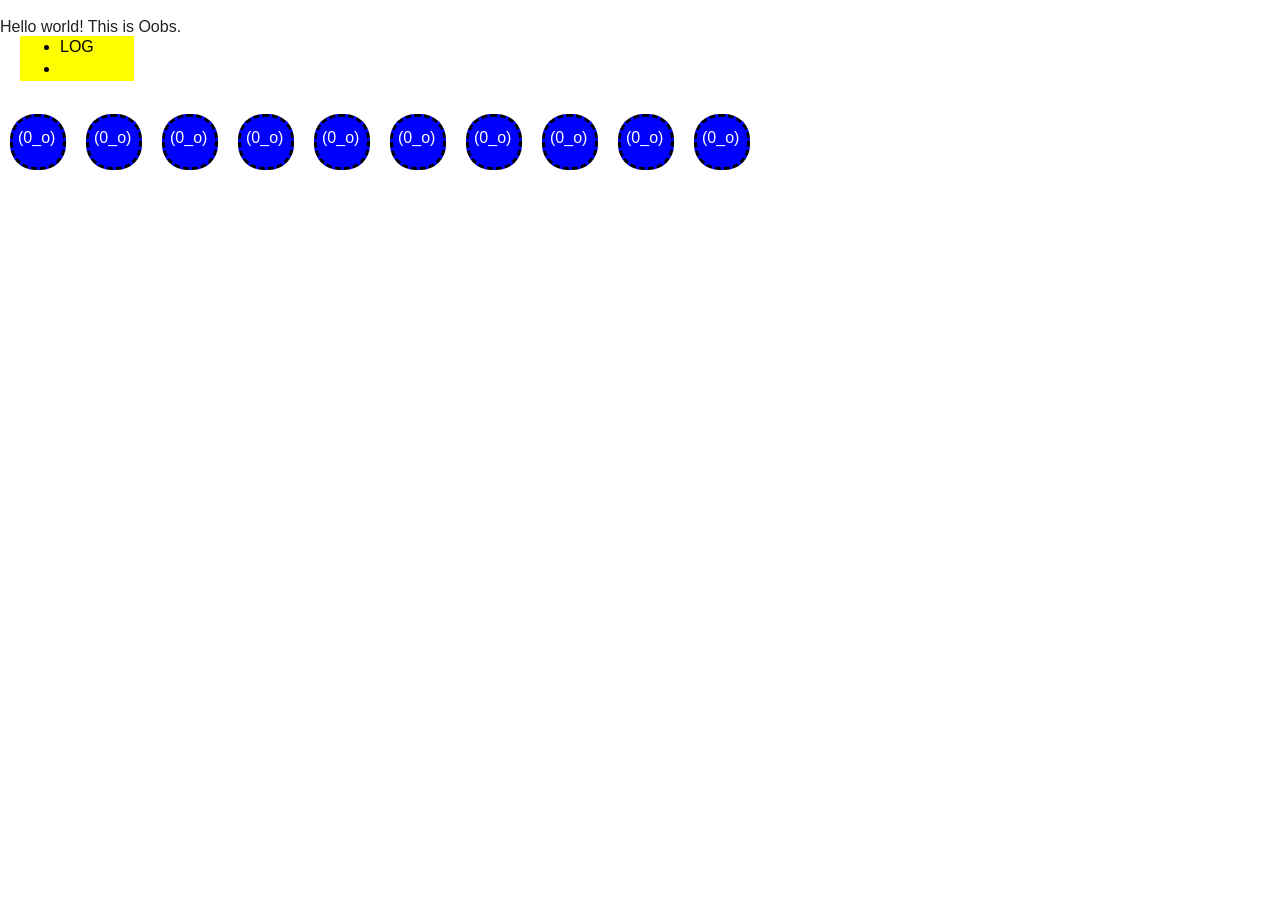
==== index.html @ 8d03706c "restruct to top dir" ====
<!DOCTYPE html>
<html>
    <head>
        <meta charset="utf-8">
        <meta http-equiv="X-UA-Compatible" content="IE=edge,chrome=1">
        <title>Oobs</title>
        <meta name="description" content="An Agent Based AI Experiment">
        <meta name="viewport" content="width=device-width">

        <!-- Place favicon.ico and apple-touch-icon.png in the root directory -->

        <link rel="stylesheet" href="css/normalize.css">
        <link rel="stylesheet" href="css/main.css">
        <link rel="stylesheet" href="css/oob.css">
        <link rel="stylesheet" href="css/system.css">

    </head>
    <body>
        <!--[if lt IE 7]>
            <p class="chromeframe">You are using an outdated browser. <a href="http://browsehappy.com/">Upgrade your browser today</a> or <a href="http://www.google.com/chromeframe/?redirect=true">install Google Chrome Frame</a> to better experience this site.</p>
        <![endif]-->

        <!-- Add your site or application content here -->
     		
	<div id="toolbar">
		<ul id="toolbox">
			<li>LOG</li>
			<li>
				<ul id="log">
				</ul>
			</li>
		</ul>
	</div>

		
		
        <p>Hello world! This is Oobs.</p>
		
		<div id="world">
			
		</div>
		
		<!-- End of content-->
        <script src="//ajax.googleapis.com/ajax/libs/jquery/1.8.1/jquery.min.js"></script>
        <script>window.jQuery || document.write('<script src="js/lib/jquery-1.8.1.min.js"><\/script>')</script>
        <script src="js/plugins.js"></script>
        <script src="js/system.js"></script>
         <script src="js/toolbox.js"></script>
        <script src="js/oob.js"></script>

        <!-- Google Analytics: change UA-XXXXX-X to be your site's ID. 
        <script>
            var _gaq=[['_setAccount','UA-XXXXX-X'],['_trackPageview']];
            (function(d,t){var g=d.createElement(t),s=d.getElementsByTagName(t)[0];
            g.src=('https:'==location.protocol?'//ssl':'//www')+'.google-analytics.com/ga.js';
            s.parentNode.insertBefore(g,s)}(document,'script'));
        </script> -->
    </body>
</html>
---- css/main.css ----
/*
 * HTML5 Boilerplate
 *
 * What follows is the result of much research on cross-browser styling.
 * Credit left inline and big thanks to Nicolas Gallagher, Jonathan Neal,
 * Kroc Camen, and the H5BP dev community and team.
 */

/* ==========================================================================
   Base styles: opinionated defaults
   ========================================================================== */

html,
button,
input,
select,
textarea {
    color: #222;
}

body {
    font-size: 1em;
    line-height: 1.4;
}

/*
 * Remove text-shadow in selection highlight: h5bp.com/i
 * These selection declarations have to be separate.
 * Customize the background color to match your design.
 */

::-moz-selection {
    background: #b3d4fc;
    text-shadow: none;
}

::selection {
    background: #b3d4fc;
    text-shadow: none;
}

/*
 * A better looking default horizontal rule
 */

hr {
    display: block;
    height: 1px;
    border: 0;
    border-top: 1px solid #ccc;
    margin: 1em 0;
    padding: 0;
}

/*
 * Remove the gap between images and the bottom of their containers: h5bp.com/i/440
 */

img {
    vertical-align: middle;
}

/*
 * Remove default fieldset styles.
 */

fieldset {
    border: 0;
    margin: 0;
    padding: 0;
}

/*
 * Allow only vertical resizing of textareas.
 */

textarea {
    resize: vertical;
}

/* ==========================================================================
   Chrome Frame prompt
   ========================================================================== */

.chromeframe {
    margin: 0.2em 0;
    background: #ccc;
    color: #000;
    padding: 0.2em 0;
}

/* ==========================================================================
   Author's custom styles
   ========================================================================== */

















/* ==========================================================================
   Helper classes
   ========================================================================== */

/*
 * Image replacement
 */

.ir {
    background-color: transparent;
    border: 0;
    overflow: hidden;
    /* IE 6/7 fallback */
    *text-indent: -9999px;
}

.ir:before {
    content: "";
    display: block;
    width: 0;
    height: 100%;
}

/*
 * Hide from both screenreaders and browsers: h5bp.com/u
 */

.hidden {
    display: none !important;
    visibility: hidden;
}

/*
 * Hide only visually, but have it available for screenreaders: h5bp.com/v
 */

.visuallyhidden {
    border: 0;
    clip: rect(0 0 0 0);
    height: 1px;
    margin: -1px;
    overflow: hidden;
    padding: 0;
    position: absolute;
    width: 1px;
}

/*
 * Extends the .visuallyhidden class to allow the element to be focusable
 * when navigated to via the keyboard: h5bp.com/p
 */

.visuallyhidden.focusable:active,
.visuallyhidden.focusable:focus {
    clip: auto;
    height: auto;
    margin: 0;
    overflow: visible;
    position: static;
    width: auto;
}

/*
 * Hide visually and from screenreaders, but maintain layout
 */

.invisible {
    visibility: hidden;
}

/*
 * Clearfix: contain floats
 *
 * For modern browsers
 * 1. The space content is one way to avoid an Opera bug when the
 *    `contenteditable` attribute is included anywhere else in the document.
 *    Otherwise it causes space to appear at the top and bottom of elements
 *    that receive the `clearfix` class.
 * 2. The use of `table` rather than `block` is only necessary if using
 *    `:before` to contain the top-margins of child elements.
 */

.clearfix:before,
.clearfix:after {
    content: " "; /* 1 */
    display: table; /* 2 */
}

.clearfix:after {
    clear: both;
}

/*
 * For IE 6/7 only
 * Include this rule to trigger hasLayout and contain floats.
 */

.clearfix {
    *zoom: 1;
}

/* ==========================================================================
   EXAMPLE Media Queries for Responsive Design.
   Theses examples override the primary ('mobile first') styles.
   Modify as content requires.
   ========================================================================== */

@media only screen and (min-width: 35em) {
    /* Style adjustments for viewports that meet the condition */
}

@media only screen and (-webkit-min-device-pixel-ratio: 1.5),
       only screen and (min-resolution: 144dpi) {
    /* Style adjustments for high resolution devices */
}

/* ==========================================================================
   Print styles.
   Inlined to avoid required HTTP connection: h5bp.com/r
   ========================================================================== */

@media print {
    * {
        background: transparent !important;
        color: #000 !important; /* Black prints faster: h5bp.com/s */
        box-shadow:none !important;
        text-shadow: none !important;
    }

    a,
    a:visited {
        text-decoration: underline;
    }

    a[href]:after {
        content: " (" attr(href) ")";
    }

    abbr[title]:after {
        content: " (" attr(title) ")";
    }

    /*
     * Don't show links for images, or javascript/internal links
     */

    .ir a:after,
    a[href^="javascript:"]:after,
    a[href^="#"]:after {
        content: "";
    }

    pre,
    blockquote {
        border: 1px solid #999;
        page-break-inside: avoid;
    }

    thead {
        display: table-header-group; /* h5bp.com/t */
    }

    tr,
    img {
        page-break-inside: avoid;
    }

    img {
        max-width: 100% !important;
    }

    @page {
        margin: 0.5cm;
    }

    p,
    h2,
    h3 {
        orphans: 3;
        widows: 3;
    }

    h2,
    h3 {
        page-break-after: avoid;
    }
}
---- css/oob.css ----
.oob{
	border: 3px dashed black;
	width:50px;
	height:50px;
	background-color: blue;
	position:relative;
	float: left;
	margin:10px;
	-webkit-border-radius: 25px;
	-moz-border-radius: 25px;
	border-radius: 25px;
}

.oob p{
	text-align: center;
	vertical-align: middle;
	margin: 0;
	font-size: 16px;
	color: white;
	position: absolute;
	top: 10px;
	left: 5px;
}

.id-card{
	display: none;
	width: 200px;
	border: 2px solid black;
	background-color: white;
	padding: 4px;
	border-radius: 6px;
}

.oob:hover .id-card{
	display: block;
	position:absolute;
	top:0;
	left: 53px;
	z-index: 10;
}
---- css/system.css ----
#toolbar{
	padding:20px;
	position:fixed;
	top: 0px;
	left: 0px;
}
#toolbox{
	background-color: #FFFF00;
	color: black;
	z-index:999;
	width:100%;
}

#toolbox:hover #log{
	display:block;
}

#log{
	display:none;
	overflow-y:scroll;
}

#world{
	margin-top:50px;
	float:left;
	clear:both;
	position:relative;
	z-index: -1;
}
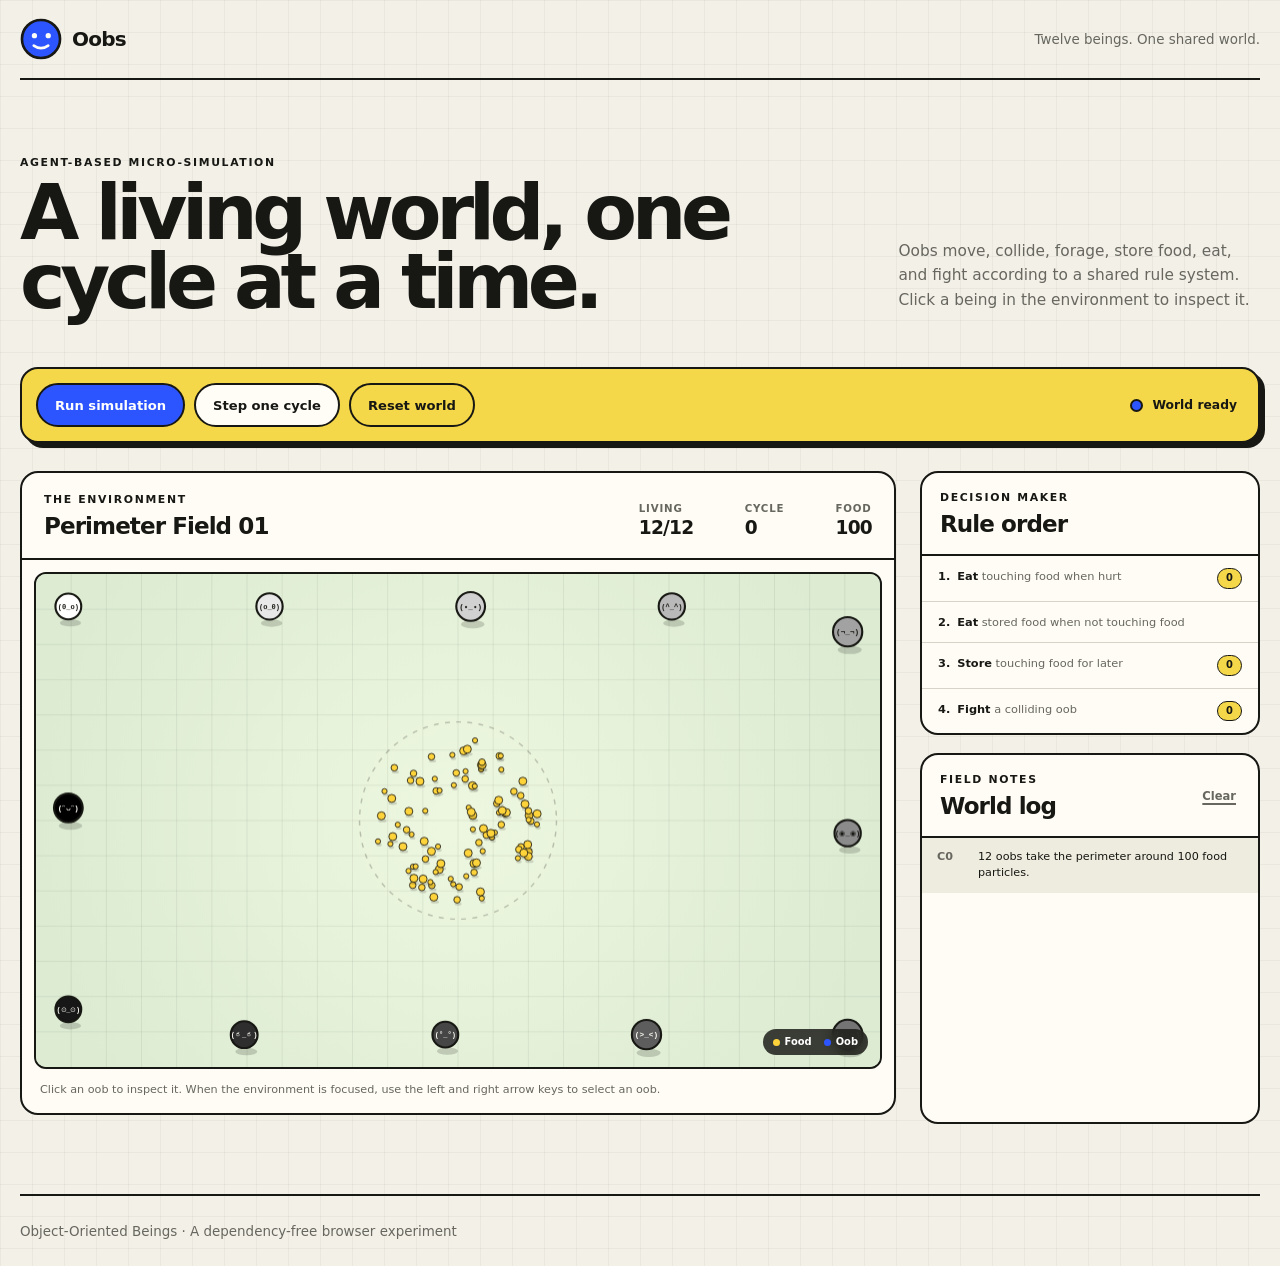
==== commit 1e6fde3b: "oobs enviroment" ====
--- a/index.html
+++ b/index.html
@@ -1,59 +1,228 @@
-<!DOCTYPE html>
-<html>
-    <head>
-        <meta charset="utf-8">
-        <meta http-equiv="X-UA-Compatible" content="IE=edge,chrome=1">
-        <title>Oobs</title>
-        <meta name="description" content="An Agent Based AI Experiment">
-        <meta name="viewport" content="width=device-width">
-
-        <!-- Place favicon.ico and apple-touch-icon.png in the root directory -->
-
-        <link rel="stylesheet" href="css/normalize.css">
-        <link rel="stylesheet" href="css/main.css">
-        <link rel="stylesheet" href="css/oob.css">
-        <link rel="stylesheet" href="css/system.css">
-
-    </head>
-    <body>
-        <!--[if lt IE 7]>
-            <p class="chromeframe">You are using an outdated browser. <a href="http://browsehappy.com/">Upgrade your browser today</a> or <a href="http://www.google.com/chromeframe/?redirect=true">install Google Chrome Frame</a> to better experience this site.</p>
-        <![endif]-->
-
-        <!-- Add your site or application content here -->
-     		
-	<div id="toolbar">
-		<ul id="toolbox">
-			<li>LOG</li>
-			<li>
-				<ul id="log">
-				</ul>
-			</li>
-		</ul>
-	</div>
-
-		
-		
-        <p>Hello world! This is Oobs.</p>
-		
-		<div id="world">
-			
-		</div>
-		
-		<!-- End of content-->
-        <script src="//ajax.googleapis.com/ajax/libs/jquery/1.8.1/jquery.min.js"></script>
-        <script>window.jQuery || document.write('<script src="js/lib/jquery-1.8.1.min.js"><\/script>')</script>
-        <script src="js/plugins.js"></script>
-        <script src="js/system.js"></script>
-         <script src="js/toolbox.js"></script>
-        <script src="js/oob.js"></script>
-
-        <!-- Google Analytics: change UA-XXXXX-X to be your site's ID. 
-        <script>
-            var _gaq=[['_setAccount','UA-XXXXX-X'],['_trackPageview']];
-            (function(d,t){var g=d.createElement(t),s=d.getElementsByTagName(t)[0];
-            g.src=('https:'==location.protocol?'//ssl':'//www')+'.google-analytics.com/ga.js';
-            s.parentNode.insertBefore(g,s)}(document,'script'));
-        </script> -->
-    </body>
-</html>+<!doctype html>
+<html lang="en">
+  <head>
+    <meta charset="utf-8">
+    <meta name="viewport" content="width=device-width, initial-scale=1">
+    <meta
+      name="description"
+      content="Oobs is a tiny, agent-based world with rules, movement, collision physics, and food."
+    >
+    <meta name="theme-color" content="#f3f0e8">
+    <title>Oobs — The Living Environment</title>
+    <link rel="icon" href="assets/oob-mark.svg" type="image/svg+xml">
+    <link rel="stylesheet" href="css/styles.css">
+    <script src="js/app.js" type="module"></script>
+  </head>
+  <body>
+    <a class="skip-link" href="#simulation">Skip to the simulation</a>
+
+    <header class="site-header">
+      <a class="brand" href="./" aria-label="Oobs home">
+        <img src="assets/oob-mark.svg" width="42" height="42" alt="">
+        <span>Oobs</span>
+      </a>
+      <p class="header-note">Twelve beings. One shared world.</p>
+    </header>
+
+    <main id="simulation">
+      <section class="intro" aria-labelledby="page-title">
+        <div>
+          <p class="eyebrow">Agent-based micro-simulation</p>
+          <h1 id="page-title">A living world, one cycle at a time.</h1>
+        </div>
+        <p class="intro-copy">
+          Oobs move, collide, forage, store food, eat, and fight according to a
+          shared rule system. Click a being in the environment to inspect it.
+        </p>
+      </section>
+
+      <section class="control-bar" aria-label="Simulation controls">
+        <div class="control-actions">
+          <button
+            class="button button--primary"
+            id="toggle-run"
+            type="button"
+            aria-pressed="false"
+          >
+            Run simulation
+          </button>
+          <button class="button" id="step-cycle" type="button">
+            Step one cycle
+          </button>
+          <button class="button button--quiet" id="reset-world" type="button">
+            Reset world
+          </button>
+        </div>
+        <p class="world-status" id="world-status" aria-live="polite">
+          World ready
+        </p>
+      </section>
+
+      <div class="workspace">
+        <section class="panel environment-panel" aria-labelledby="environment-title">
+          <header class="panel-header">
+            <div>
+              <p class="eyebrow">The environment</p>
+              <h2 id="environment-title">Perimeter Field 01</h2>
+            </div>
+            <dl class="world-summary" aria-label="Environment statistics">
+              <div>
+                <dt>Living</dt>
+                <dd id="living-count">12/12</dd>
+              </div>
+              <div>
+                <dt>Cycle</dt>
+                <dd id="cycle-count">0</dd>
+              </div>
+              <div>
+                <dt>Food</dt>
+                <dd id="food-count">100</dd>
+              </div>
+            </dl>
+          </header>
+
+          <div class="canvas-shell">
+            <canvas
+              id="world-canvas"
+              width="1200"
+              height="700"
+              tabindex="0"
+              aria-describedby="canvas-instructions"
+            >
+              This simulation requires a browser with canvas support.
+            </canvas>
+            <div class="canvas-key" aria-hidden="true">
+              <span><i class="key-dot key-dot--food"></i> Food</span>
+              <span><i class="key-dot key-dot--oob"></i> Oob</span>
+            </div>
+          </div>
+          <p class="canvas-instructions" id="canvas-instructions">
+            Click an oob to inspect it. When the environment is focused, use
+            the left and right arrow keys to select an oob.
+          </p>
+        </section>
+
+        <div class="right-rail">
+          <section
+            class="panel inspector"
+            id="oob-inspector"
+            aria-labelledby="inspector-name"
+            hidden
+          >
+            <header class="inspector-header">
+              <div class="inspector-identity">
+                <span class="inspector-face" id="inspector-face" aria-hidden="true"></span>
+                <div>
+                  <p class="eyebrow" id="inspector-soul">Oob #1</p>
+                  <h2 id="inspector-name">Oob</h2>
+                </div>
+              </div>
+              <button
+                class="icon-button"
+                id="close-inspector"
+                type="button"
+                aria-label="Close oob details"
+              >
+                ×
+              </button>
+            </header>
+
+            <dl class="oob-stats">
+              <div>
+                <dt>Vitality</dt>
+                <dd id="inspector-health">0/10</dd>
+              </div>
+              <div>
+                <dt>Attack</dt>
+                <dd id="inspector-attack">0</dd>
+              </div>
+              <div>
+                <dt>Defense</dt>
+                <dd id="inspector-defense">0</dd>
+              </div>
+              <div>
+                <dt>Movement</dt>
+                <dd id="inspector-movement">0 px</dd>
+              </div>
+              <div>
+                <dt>Stored food</dt>
+                <dd id="inspector-food">0/5</dd>
+              </div>
+              <div>
+                <dt>Age</dt>
+                <dd id="inspector-age">0 cycles</dd>
+              </div>
+              <div>
+                <dt>Body mass</dt>
+                <dd id="inspector-mass">0</dd>
+              </div>
+              <div>
+                <dt>Last move</dt>
+                <dd id="inspector-last-move">0 px</dd>
+              </div>
+              <div class="oob-stats__wide">
+                <dt>Body color</dt>
+                <dd class="color-value">
+                  <i id="inspector-color-swatch" aria-hidden="true"></i>
+                  <span id="inspector-color">—</span>
+                </dd>
+              </div>
+              <div class="oob-stats__wide">
+                <dt>Last action</dt>
+                <dd id="inspector-action">None yet</dd>
+              </div>
+            </dl>
+          </section>
+
+          <section class="panel rulebook" aria-labelledby="rules-title">
+            <header class="rail-header">
+              <div>
+                <p class="eyebrow">Decision maker</p>
+                <h2 id="rules-title">Rule order</h2>
+              </div>
+            </header>
+            <ol class="rule-list">
+              <li>
+                <span><strong>Eat</strong> touching food when hurt</span>
+                <b id="eat-rule-count">0</b>
+              </li>
+              <li>
+                <span><strong>Eat</strong> stored food when not touching food</span>
+              </li>
+              <li>
+                <span><strong>Store</strong> touching food for later</span>
+                <b id="store-rule-count">0</b>
+              </li>
+              <li>
+                <span><strong>Fight</strong> a colliding oob</span>
+                <b id="fight-rule-count">0</b>
+              </li>
+            </ol>
+          </section>
+
+          <aside class="panel log-panel" aria-labelledby="log-title">
+            <header class="rail-header rail-header--split">
+              <div>
+                <p class="eyebrow">Field notes</p>
+                <h2 id="log-title">World log</h2>
+              </div>
+              <button class="text-button" id="clear-log" type="button">
+                Clear
+              </button>
+            </header>
+            <ol
+              class="event-log"
+              id="event-log"
+              aria-live="polite"
+              aria-relevant="additions"
+            ></ol>
+          </aside>
+        </div>
+      </div>
+    </main>
+
+    <footer class="site-footer">
+      <p>Object-Oriented Beings · A dependency-free browser experiment</p>
+    </footer>
+  </body>
+</html>
--- a/css/styles.css
+++ b/css/styles.css
@@ -0,0 +1,675 @@
+:root {
+  color-scheme: light;
+  --ink: #171713;
+  --muted: #67675f;
+  --paper: #f3f0e8;
+  --surface: #fffdf6;
+  --line: #171713;
+  --blue: #2d55ff;
+  --orange: #ff6238;
+  --yellow: #f5d849;
+  --green: #dcebd2;
+  --shadow: 5px 5px 0 var(--line);
+  --radius: 18px;
+  font-family:
+    Inter, ui-sans-serif, system-ui, -apple-system, BlinkMacSystemFont, "Segoe UI",
+    sans-serif;
+  font-synthesis: none;
+  text-rendering: optimizeLegibility;
+}
+
+* {
+  box-sizing: border-box;
+}
+
+[hidden] {
+  display: none !important;
+}
+
+html {
+  min-width: 320px;
+  background: var(--paper);
+}
+
+body {
+  min-height: 100vh;
+  margin: 0;
+  color: var(--ink);
+  background:
+    linear-gradient(rgba(23, 23, 19, 0.045) 1px, transparent 1px),
+    linear-gradient(90deg, rgba(23, 23, 19, 0.045) 1px, transparent 1px),
+    var(--paper);
+  background-size: 32px 32px;
+}
+
+button,
+a,
+canvas {
+  -webkit-tap-highlight-color: transparent;
+}
+
+button {
+  font: inherit;
+}
+
+.skip-link {
+  position: fixed;
+  top: 12px;
+  left: 12px;
+  z-index: 100;
+  padding: 10px 14px;
+  color: white;
+  background: var(--ink);
+  transform: translateY(-160%);
+}
+
+.skip-link:focus {
+  transform: translateY(0);
+}
+
+.site-header,
+main,
+.site-footer {
+  width: min(1500px, calc(100% - 40px));
+  margin-inline: auto;
+}
+
+.site-header {
+  display: flex;
+  align-items: center;
+  justify-content: space-between;
+  min-height: 80px;
+  border-bottom: 2px solid var(--line);
+}
+
+.brand {
+  display: inline-flex;
+  gap: 10px;
+  align-items: center;
+  color: var(--ink);
+  font-size: 1.25rem;
+  font-weight: 900;
+  letter-spacing: -0.04em;
+  text-decoration: none;
+}
+
+.brand img {
+  display: block;
+}
+
+.header-note,
+.site-footer p {
+  margin: 0;
+  color: var(--muted);
+  font-size: 0.84rem;
+}
+
+.intro {
+  display: grid;
+  grid-template-columns: minmax(0, 1.2fr) minmax(280px, 0.55fr);
+  gap: clamp(32px, 7vw, 110px);
+  align-items: end;
+  padding: clamp(40px, 6vw, 76px) 0 clamp(32px, 4vw, 52px);
+}
+
+.eyebrow {
+  margin: 0 0 9px;
+  font-size: 0.68rem;
+  font-weight: 900;
+  letter-spacing: 0.15em;
+  text-transform: uppercase;
+}
+
+h1,
+h2,
+p {
+  text-wrap: pretty;
+}
+
+h1 {
+  max-width: 880px;
+  margin: 0;
+  font-size: clamp(2.9rem, 6vw, 6.4rem);
+  font-weight: 900;
+  line-height: 0.9;
+  letter-spacing: -0.07em;
+}
+
+h2 {
+  margin: 0;
+  font-size: clamp(1.2rem, 1.8vw, 1.6rem);
+  line-height: 1;
+  letter-spacing: -0.04em;
+}
+
+.intro-copy {
+  max-width: 46ch;
+  margin: 0 0 3px;
+  color: var(--muted);
+  font-size: clamp(0.96rem, 1.2vw, 1.08rem);
+  line-height: 1.62;
+}
+
+.control-bar {
+  display: flex;
+  gap: 24px;
+  align-items: center;
+  justify-content: space-between;
+  padding: 14px;
+  background: var(--yellow);
+  border: 2px solid var(--line);
+  border-radius: var(--radius);
+  box-shadow: var(--shadow);
+}
+
+.control-actions {
+  display: flex;
+  flex-wrap: wrap;
+  gap: 9px;
+}
+
+.button,
+.text-button,
+.icon-button {
+  border: 0;
+  cursor: pointer;
+}
+
+.button {
+  min-height: 44px;
+  padding: 0 17px;
+  color: var(--ink);
+  font-size: 0.82rem;
+  font-weight: 850;
+  background: var(--surface);
+  border: 2px solid var(--line);
+  border-radius: 999px;
+  transition:
+    color 150ms ease,
+    background-color 150ms ease,
+    transform 150ms ease;
+}
+
+.button:hover:not(:disabled) {
+  color: white;
+  background: var(--ink);
+  transform: translateY(-2px);
+}
+
+.button:disabled {
+  cursor: not-allowed;
+  opacity: 0.45;
+}
+
+.button--primary {
+  color: white;
+  background: var(--blue);
+}
+
+.button--primary[aria-pressed="true"] {
+  color: var(--ink);
+  background: var(--orange);
+}
+
+.button--quiet {
+  background: transparent;
+}
+
+.button:focus-visible,
+.text-button:focus-visible,
+.icon-button:focus-visible,
+.brand:focus-visible,
+canvas:focus-visible {
+  outline: 3px solid var(--orange);
+  outline-offset: 3px;
+}
+
+.world-status {
+  display: flex;
+  gap: 9px;
+  align-items: center;
+  margin: 0 7px 0 0;
+  font-size: 0.77rem;
+  font-weight: 850;
+  white-space: nowrap;
+}
+
+.world-status::before {
+  width: 9px;
+  height: 9px;
+  background: var(--blue);
+  border: 2px solid var(--line);
+  border-radius: 50%;
+  content: "";
+}
+
+.workspace {
+  display: grid;
+  grid-template-columns: minmax(0, 1fr) minmax(300px, 340px);
+  gap: 24px;
+  align-items: start;
+  padding: 28px 0 70px;
+}
+
+.panel {
+  overflow: hidden;
+  background: color-mix(in srgb, var(--surface) 95%, transparent);
+  border: 2px solid var(--line);
+  border-radius: var(--radius);
+}
+
+.panel-header {
+  display: flex;
+  gap: 24px;
+  align-items: flex-end;
+  justify-content: space-between;
+  padding: 20px 22px;
+  border-bottom: 2px solid var(--line);
+}
+
+.world-summary {
+  display: flex;
+  gap: clamp(22px, 4vw, 52px);
+  margin: 0;
+}
+
+.world-summary div {
+  display: grid;
+  gap: 3px;
+}
+
+.world-summary dt,
+.oob-stats dt {
+  color: var(--muted);
+  font-size: 0.64rem;
+  font-weight: 850;
+  letter-spacing: 0.08em;
+  text-transform: uppercase;
+}
+
+.world-summary dd {
+  margin: 0;
+  font-size: 1.16rem;
+  font-weight: 900;
+  font-variant-numeric: tabular-nums;
+  letter-spacing: -0.04em;
+}
+
+.canvas-shell {
+  position: relative;
+  margin: 12px;
+  overflow: hidden;
+  line-height: 0;
+  background: var(--green);
+  border: 2px solid var(--line);
+  border-radius: 12px;
+}
+
+canvas {
+  display: block;
+  width: 100%;
+  height: auto;
+  aspect-ratio: 12 / 7;
+  cursor: crosshair;
+  touch-action: manipulation;
+}
+
+.canvas-key {
+  position: absolute;
+  right: 12px;
+  bottom: 12px;
+  display: flex;
+  gap: 12px;
+  padding: 8px 10px;
+  color: white;
+  font-size: 0.62rem;
+  font-weight: 850;
+  line-height: 1;
+  background: rgba(23, 23, 19, 0.82);
+  border-radius: 999px;
+  backdrop-filter: blur(6px);
+}
+
+.canvas-key span {
+  display: inline-flex;
+  gap: 5px;
+  align-items: center;
+}
+
+.key-dot {
+  display: inline-block;
+  width: 7px;
+  height: 7px;
+  border-radius: 50%;
+}
+
+.key-dot--food {
+  background: #ffd43b;
+}
+
+.key-dot--oob {
+  background: #2d55ff;
+}
+
+.canvas-instructions {
+  margin: 0;
+  padding: 1px 18px 15px;
+  color: var(--muted);
+  font-size: 0.7rem;
+  line-height: 1.45;
+}
+
+.right-rail {
+  display: grid;
+  gap: 18px;
+}
+
+.inspector {
+  box-shadow: var(--shadow);
+}
+
+.inspector-header,
+.rail-header {
+  padding: 18px;
+  border-bottom: 2px solid var(--line);
+}
+
+.inspector-header,
+.inspector-identity,
+.rail-header--split {
+  display: flex;
+  align-items: center;
+}
+
+.inspector-header,
+.rail-header--split {
+  justify-content: space-between;
+}
+
+.inspector-identity {
+  gap: 12px;
+  min-width: 0;
+}
+
+.inspector-face {
+  display: grid;
+  flex: 0 0 auto;
+  width: 52px;
+  height: 52px;
+  place-items: center;
+  color: var(--oob-ink, var(--ink));
+  font-family: ui-monospace, "SFMono-Regular", Consolas, monospace;
+  font-size: 0.78rem;
+  font-weight: 900;
+  background: var(--oob-color, var(--blue));
+  border: 2px solid var(--line);
+  border-radius: 50%;
+}
+
+.icon-button {
+  display: grid;
+  width: 36px;
+  height: 36px;
+  place-items: center;
+  color: var(--ink);
+  font-size: 1.45rem;
+  line-height: 1;
+  background: transparent;
+  border-radius: 50%;
+}
+
+.icon-button:hover {
+  background: var(--paper);
+}
+
+.oob-stats {
+  display: grid;
+  grid-template-columns: 1fr 1fr;
+  margin: 0;
+}
+
+.oob-stats div {
+  display: grid;
+  gap: 5px;
+  padding: 13px 16px;
+  border-right: 1px solid #d7d3c8;
+  border-bottom: 1px solid #d7d3c8;
+}
+
+.oob-stats div:nth-child(even) {
+  border-right: 0;
+}
+
+.oob-stats .oob-stats__wide {
+  grid-column: 1 / -1;
+  border-right: 0;
+}
+
+.oob-stats div:last-child {
+  border-bottom: 0;
+}
+
+.oob-stats dd {
+  margin: 0;
+  overflow-wrap: anywhere;
+  font-size: 0.82rem;
+  font-weight: 850;
+  font-variant-numeric: tabular-nums;
+}
+
+.color-value {
+  display: flex;
+  gap: 7px;
+  align-items: center;
+}
+
+.color-value i {
+  display: inline-block;
+  width: 12px;
+  height: 12px;
+  background: var(--oob-color, var(--blue));
+  border: 1.5px solid var(--line);
+  border-radius: 50%;
+}
+
+.rule-list,
+.event-log {
+  margin: 0;
+  padding: 0;
+  list-style: none;
+}
+
+.rule-list {
+  counter-reset: rule;
+}
+
+.rule-list li {
+  display: grid;
+  grid-template-columns: 1fr auto;
+  gap: 10px;
+  align-items: start;
+  padding: 12px 16px;
+  color: var(--muted);
+  font-size: 0.71rem;
+  line-height: 1.45;
+  border-bottom: 1px solid #d7d3c8;
+  counter-increment: rule;
+}
+
+.rule-list li:last-child {
+  border-bottom: 0;
+}
+
+.rule-list li span::before {
+  margin-right: 7px;
+  color: var(--ink);
+  font-weight: 900;
+  content: counter(rule) ".";
+}
+
+.rule-list strong {
+  color: var(--ink);
+}
+
+.rule-list b {
+  min-width: 25px;
+  padding: 2px 6px;
+  color: var(--ink);
+  font-size: 0.62rem;
+  text-align: center;
+  background: var(--yellow);
+  border: 1px solid var(--line);
+  border-radius: 999px;
+}
+
+.text-button {
+  padding: 4px;
+  color: var(--muted);
+  font-size: 0.72rem;
+  font-weight: 850;
+  background: transparent;
+  text-decoration: underline;
+  text-decoration-thickness: 1.5px;
+  text-underline-offset: 3px;
+}
+
+.event-log {
+  height: 284px;
+  overflow-y: auto;
+}
+
+.event {
+  display: grid;
+  grid-template-columns: 33px 1fr;
+  gap: 8px;
+  padding: 11px 15px;
+  font-size: 0.7rem;
+  line-height: 1.45;
+  border-bottom: 1px solid #d7d3c8;
+}
+
+.event:last-child {
+  border-bottom: 0;
+}
+
+.event__cycle {
+  color: var(--muted);
+  font-weight: 900;
+  font-variant-numeric: tabular-nums;
+}
+
+.event--system {
+  background: #eeebdf;
+}
+
+.event--eat {
+  background: #eff8e8;
+}
+
+.event--fight {
+  background: #fff0e9;
+}
+
+.event-log:empty::after {
+  display: block;
+  padding: 28px 16px;
+  color: var(--muted);
+  font-size: 0.75rem;
+  content: "No observations yet.";
+}
+
+.site-footer {
+  display: flex;
+  align-items: center;
+  min-height: 72px;
+  border-top: 2px solid var(--line);
+}
+
+@media (max-width: 1040px) {
+  .workspace {
+    grid-template-columns: 1fr;
+  }
+
+  .right-rail {
+    grid-template-columns: repeat(2, minmax(0, 1fr));
+  }
+
+  .inspector {
+    grid-column: 1 / -1;
+  }
+}
+
+@media (max-width: 760px) {
+  .intro {
+    grid-template-columns: 1fr;
+    gap: 20px;
+  }
+
+  .intro-copy {
+    max-width: 60ch;
+  }
+
+  .right-rail {
+    grid-template-columns: 1fr;
+  }
+}
+
+@media (max-width: 620px) {
+  .site-header,
+  main,
+  .site-footer {
+    width: min(100% - 24px, 1500px);
+  }
+
+  .header-note {
+    display: none;
+  }
+
+  .intro {
+    padding-top: 40px;
+  }
+
+  h1 {
+    font-size: clamp(3rem, 16vw, 4.8rem);
+  }
+
+  .control-bar,
+  .panel-header {
+    align-items: stretch;
+    flex-direction: column;
+  }
+
+  .control-actions {
+    display: grid;
+  }
+
+  .button {
+    width: 100%;
+  }
+
+  .world-status {
+    margin: 2px 4px;
+  }
+
+  .world-summary {
+    justify-content: space-between;
+  }
+
+  .canvas-shell {
+    margin: 8px;
+  }
+
+  .canvas-key {
+    right: 7px;
+    bottom: 7px;
+  }
+}
+
+@media (prefers-reduced-motion: reduce) {
+  *,
+  *::before,
+  *::after {
+    scroll-behavior: auto !important;
+    transition-duration: 0.01ms !important;
+  }
+}
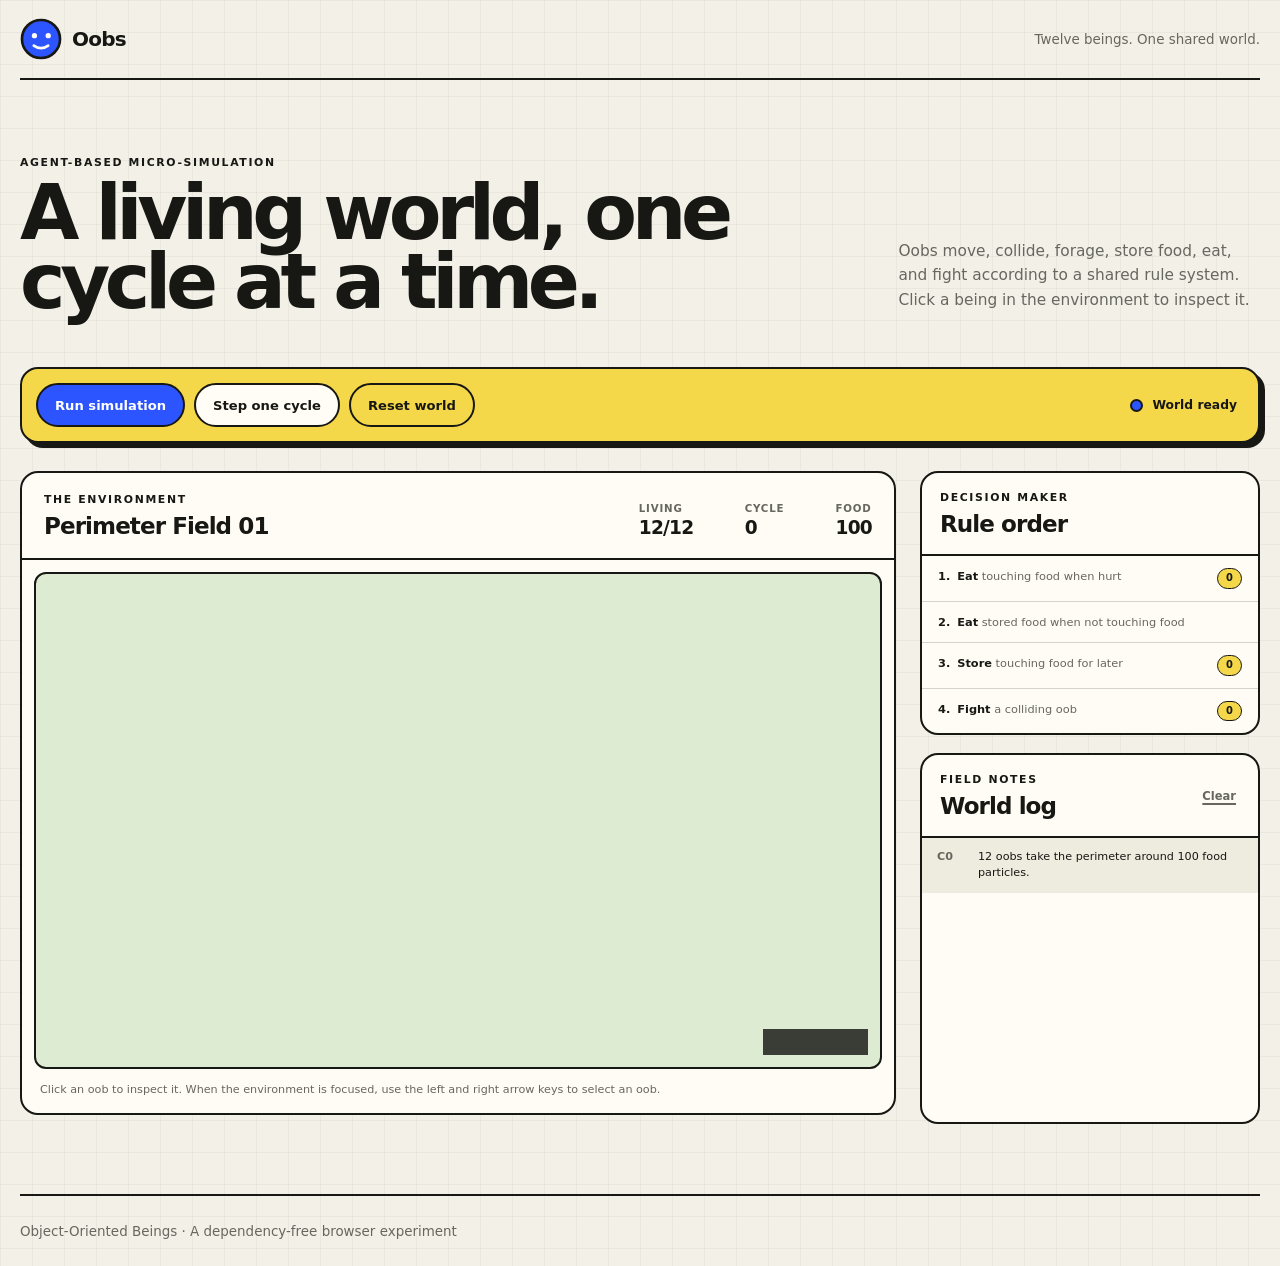
==== commit 170d73fa: "conflict" ====
--- a/index.html
+++ b/index.html
@@ -130,7 +130,7 @@
             <dl class="oob-stats">
               <div>
                 <dt>Vitality</dt>
-                <dd id="inspector-health">0/10</dd>
+                <dd id="inspector-health">0/1000</dd>
               </div>
               <div>
                 <dt>Attack</dt>
@@ -143,6 +143,10 @@
               <div>
                 <dt>Movement</dt>
                 <dd id="inspector-movement">0 px</dd>
+              </div>
+              <div>
+                <dt>Perception</dt>
+                <dd id="inspector-perception">0 · 0 px</dd>
               </div>
               <div>
                 <dt>Stored food</dt>
